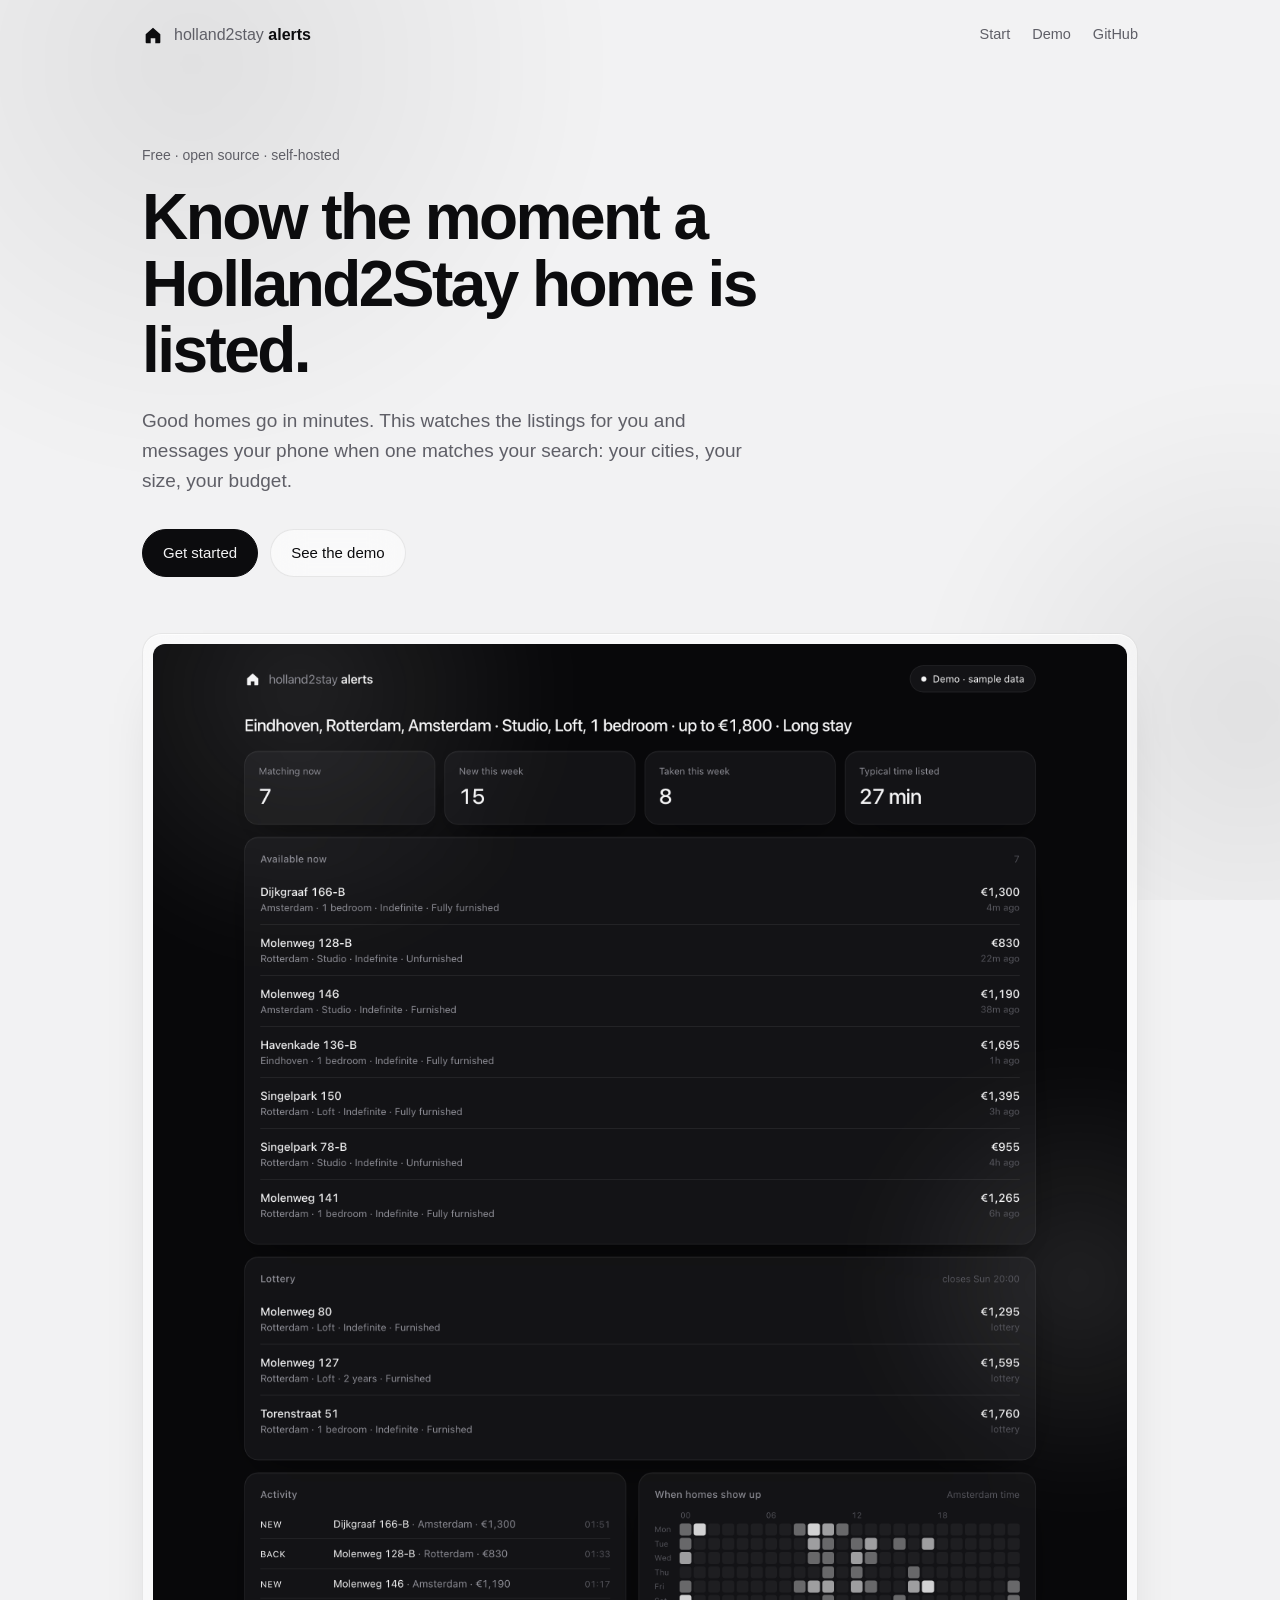
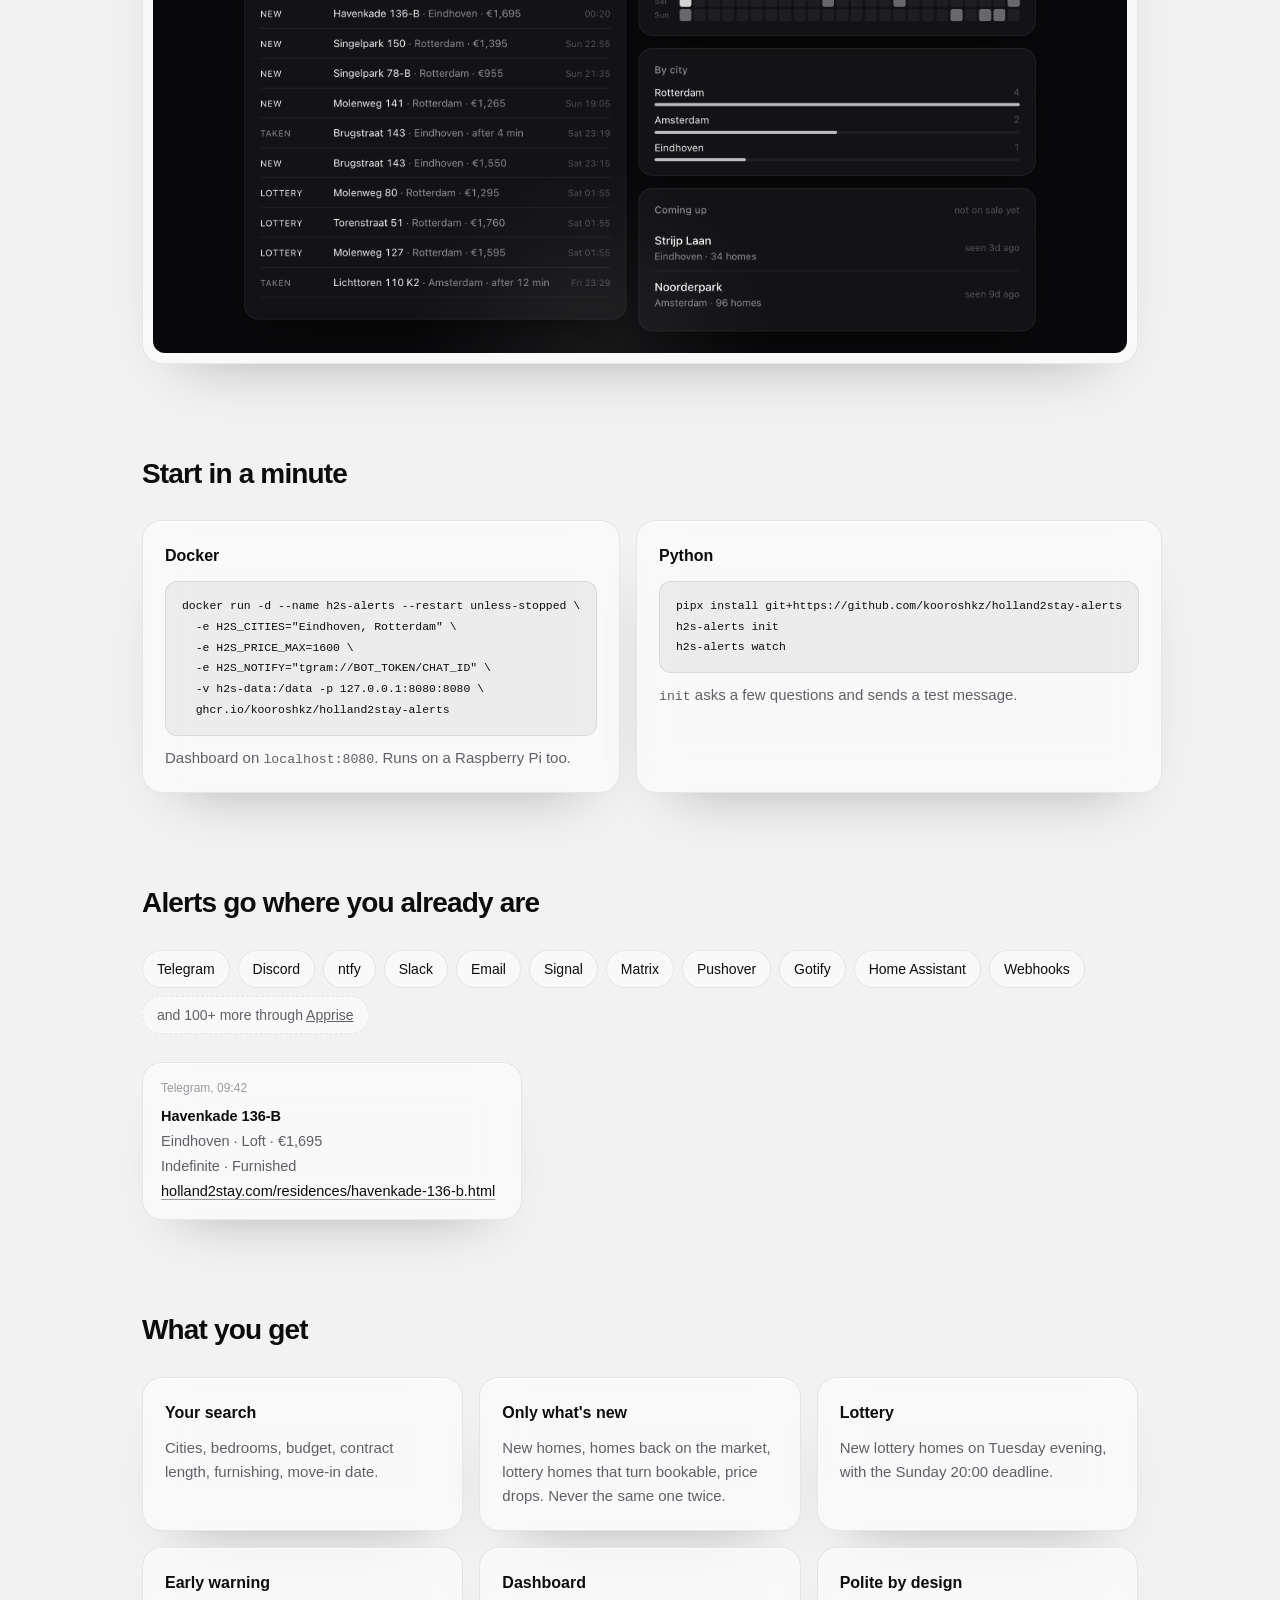
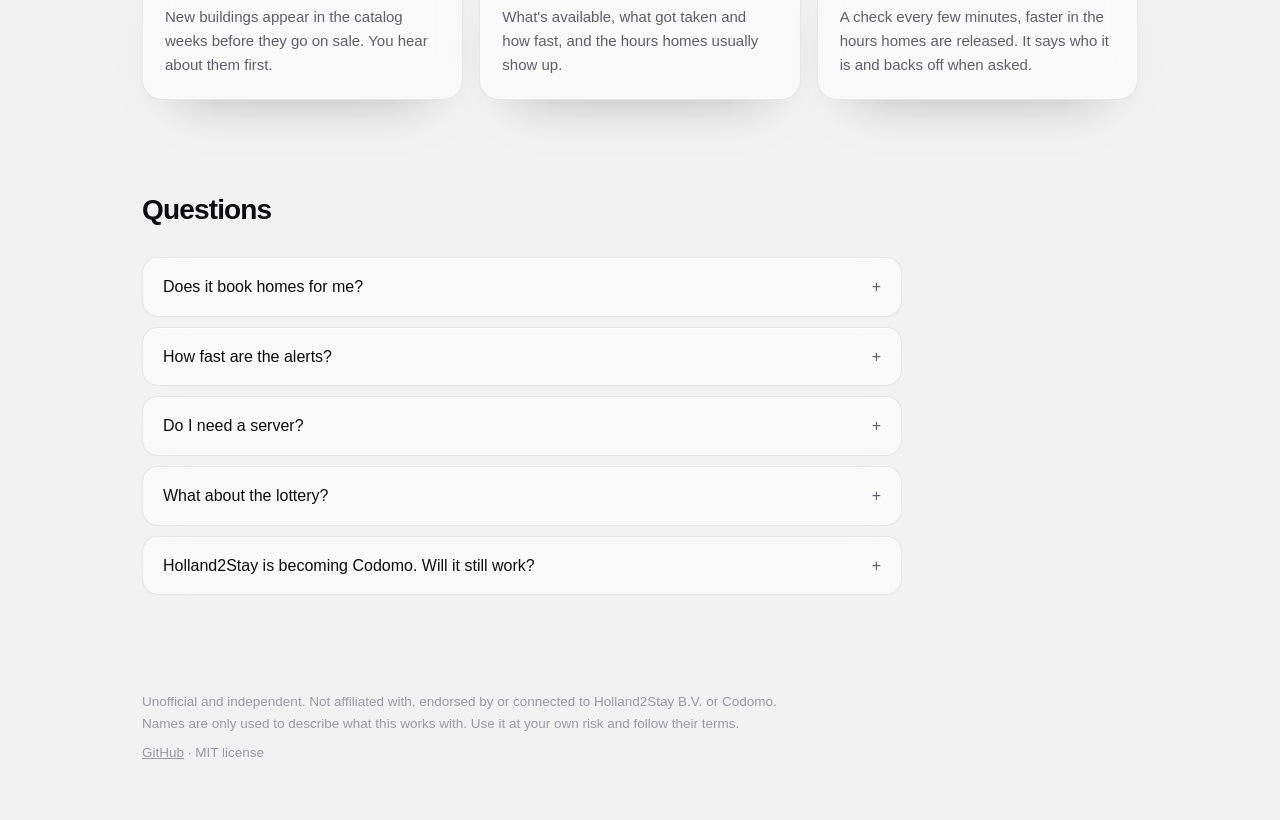
==== docs/index.html @ 841c8075 "holland2stay-alerts 0.1.0 Self-hosted alerts for new Holland2Stay and Codomo homes.  - Watches the p" ====
<!doctype html>
<html lang="en">
<head>
  <meta charset="utf-8">
  <meta name="viewport" content="width=device-width, initial-scale=1">
  <meta name="color-scheme" content="dark light">
  <title>Holland2Stay alerts: know the moment a new home is listed</title>
  <meta name="description" content="Free, self-hosted alerts for new Holland2Stay and Codomo residences. Pick your city, size and budget, get a message on Telegram, Discord, ntfy, email or 100+ other apps.">
  <link rel="canonical" href="https://kooroshkz.github.io/holland2stay-alerts/">
  <meta property="og:type" content="website">
  <meta property="og:title" content="Holland2Stay alerts">
  <meta property="og:description" content="Know the moment a Holland2Stay or Codomo home matching your search is listed.">
  <meta property="og:url" content="https://kooroshkz.github.io/holland2stay-alerts/">
  <meta property="og:image" content="https://kooroshkz.github.io/holland2stay-alerts/assets/og.png">
  <meta name="twitter:card" content="summary_large_image">
  <link rel="icon" href="assets/favicon.svg" type="image/svg+xml">
  <link rel="stylesheet" href="site.css">
  <script type="application/ld+json">
  {
    "@context": "https://schema.org",
    "@type": "SoftwareApplication",
    "name": "holland2stay-alerts",
    "description": "Self-hosted alerts for new Holland2Stay and Codomo residences.",
    "applicationCategory": "UtilitiesApplication",
    "operatingSystem": "Linux, macOS, Windows, Docker",
    "offers": {"@type": "Offer", "price": "0", "priceCurrency": "EUR"},
    "url": "https://kooroshkz.github.io/holland2stay-alerts/",
    "codeRepository": "https://github.com/kooroshkz/holland2stay-alerts",
    "license": "https://opensource.org/licenses/MIT"
  }
  </script>
  <script type="application/ld+json">
  {
    "@context": "https://schema.org",
    "@type": "FAQPage",
    "mainEntity": [
      {"@type": "Question", "name": "Does it book homes for me?", "acceptedAnswer": {"@type": "Answer", "text": "No. It tells you, you book on the Holland2Stay website yourself. Automated booking is against their terms."}},
      {"@type": "Question", "name": "How fast are the alerts?", "acceptedAnswer": {"@type": "Answer", "text": "Usually within two minutes during weekday release hours, a few minutes the rest of the day."}},
      {"@type": "Question", "name": "Do I need a server?", "acceptedAnswer": {"@type": "Answer", "text": "No. Any computer that stays on works: a laptop, a Raspberry Pi, a NAS or a small VPS."}},
      {"@type": "Question", "name": "Does it work for Codomo?", "acceptedAnswer": {"@type": "Answer", "text": "Holland2Stay becomes Codomo. Point base_url to the new site when listings move."}}
    ]
  }
  </script>
</head>
<body>
  <div class="backdrop" aria-hidden="true"><span></span><span></span><span></span></div>

  <header class="nav">
    <a class="brand" href="./">
      <svg viewBox="0 0 24 24" aria-hidden="true"><path d="M4 11.2 12 4l8 7.2V20a1 1 0 0 1-1 1h-4.5v-5.5h-5V21H5a1 1 0 0 1-1-1z"/></svg>
      <span>holland2stay <b>alerts</b></span>
    </a>
    <nav>
      <a href="#start">Start</a>
      <a href="demo/">Demo</a>
      <a href="https://github.com/kooroshkz/holland2stay-alerts">GitHub</a>
    </nav>
  </header>

  <main>
    <section class="hero">
      <p class="eyebrow">Free · open source · self-hosted</p>
      <h1>Know the moment a Holland2Stay home is listed.</h1>
      <p class="lead">Good homes go in minutes. This watches the listings for you and messages your phone
        when one matches your search: your cities, your size, your budget.</p>
      <div class="cta">
        <a class="button primary" href="#start">Get started</a>
        <a class="button" href="demo/">See the demo</a>
      </div>
    </section>

    <figure class="shot glass">
      <img src="assets/dashboard.png" alt="The dashboard: matching homes, activity, and when new homes show up" width="1280" height="1720" loading="lazy">
    </figure>

    <section id="start">
      <h2>Start in a minute</h2>
      <div class="two">
        <div class="glass card">
          <h3>Docker</h3>
          <pre><code>docker run -d --name h2s-alerts --restart unless-stopped \
  -e H2S_CITIES="Eindhoven, Rotterdam" \
  -e H2S_PRICE_MAX=1600 \
  -e H2S_NOTIFY="tgram://BOT_TOKEN/CHAT_ID" \
  -v h2s-data:/data -p 127.0.0.1:8080:8080 \
  ghcr.io/kooroshkz/holland2stay-alerts</code></pre>
          <p>Dashboard on <code>localhost:8080</code>. Runs on a Raspberry Pi too.</p>
        </div>
        <div class="glass card">
          <h3>Python</h3>
          <pre><code>pipx install git+https://github.com/kooroshkz/holland2stay-alerts
h2s-alerts init
h2s-alerts watch</code></pre>
          <p><code>init</code> asks a few questions and sends a test message.</p>
        </div>
      </div>
    </section>

    <section>
      <h2>Alerts go where you already are</h2>
      <ul class="chips">
        <li>Telegram</li><li>Discord</li><li>ntfy</li><li>Slack</li><li>Email</li><li>Signal</li>
        <li>Matrix</li><li>Pushover</li><li>Gotify</li><li>Home Assistant</li><li>Webhooks</li>
        <li class="more">and 100+ more through <a href="https://github.com/caronc/apprise/wiki">Apprise</a></li>
      </ul>
      <div class="glass message">
        <small>Telegram, 09:42</small>
        <strong>Havenkade 136-B</strong>
        <span>Eindhoven · Loft · €1,695</span>
        <span>Indefinite · Furnished</span>
        <span class="link">holland2stay.com/residences/havenkade-136-b.html</span>
      </div>
    </section>

    <section>
      <h2>What you get</h2>
      <div class="grid">
        <div class="glass card"><h3>Your search</h3><p>Cities, bedrooms, budget, contract length, furnishing, move-in date.</p></div>
        <div class="glass card"><h3>Only what's new</h3><p>New homes, homes back on the market, lottery homes that turn bookable, price drops. Never the same one twice.</p></div>
        <div class="glass card"><h3>Lottery</h3><p>New lottery homes on Tuesday evening, with the Sunday 20:00 deadline.</p></div>
        <div class="glass card"><h3>Early warning</h3><p>New buildings appear in the catalog weeks before they go on sale. You hear about them first.</p></div>
        <div class="glass card"><h3>Dashboard</h3><p>What's available, what got taken and how fast, and the hours homes usually show up.</p></div>
        <div class="glass card"><h3>Polite by design</h3><p>A check every few minutes, faster in the hours homes are released. It says who it is and backs off when asked.</p></div>
      </div>
    </section>

    <section>
      <h2>Questions</h2>
      <div class="faq">
        <details class="glass"><summary>Does it book homes for me?</summary><p>No. It tells you, you book on the Holland2Stay website yourself. Automated booking is against their terms. Keep a browser tab open and stay logged in so you're one click away.</p></details>
        <details class="glass"><summary>How fast are the alerts?</summary><p>Usually within two minutes during weekday release hours, a few minutes the rest of the day. Cheap homes in big cities can still go within a minute, so be ready to act.</p></details>
        <details class="glass"><summary>Do I need a server?</summary><p>No. Any computer that stays on works: a laptop on power, a Raspberry Pi, a NAS or a small VPS.</p></details>
        <details class="glass"><summary>What about the lottery?</summary><p>Lottery homes come out on Tuesday around 17:00 and you can sign up until Sunday 20:00. You get a message when ones matching your search appear.</p></details>
        <details class="glass"><summary>Holland2Stay is becoming Codomo. Will it still work?</summary><p>That's the plan. When listings move, set <code>base_url</code> to the new site or update to the latest version.</p></details>
      </div>
    </section>
  </main>

  <footer>
    <p>Unofficial and independent. Not affiliated with, endorsed by or connected to Holland2Stay B.V. or Codomo.
      Names are only used to describe what this works with. Use it at your own risk and follow their terms.</p>
    <p><a href="https://github.com/kooroshkz/holland2stay-alerts">GitHub</a> · MIT license</p>
  </footer>
</body>
</html>
---- docs/site.css ----
:root {
  --bg: #08080a;
  --fg: #f4f4f5;
  --muted: #8e8e96;
  --faint: #55555c;
  --glass: rgba(255, 255, 255, 0.045);
  --glass-strong: rgba(255, 255, 255, 0.09);
  --line: rgba(255, 255, 255, 0.08);
  --blob: rgba(255, 255, 255, 0.10);
  --code: rgba(0, 0, 0, 0.35);
  --shadow: 0 1px 0 rgba(255, 255, 255, 0.04) inset, 0 30px 60px -40px rgba(0, 0, 0, 0.9);
  --sans: "Inter", ui-sans-serif, -apple-system, BlinkMacSystemFont, "Segoe UI", Roboto, "Helvetica Neue", Arial, sans-serif;
  --mono: ui-monospace, "SF Mono", Menlo, Consolas, monospace;
}

@media (prefers-color-scheme: light) {
  :root {
    --bg: #f2f2f3;
    --fg: #0c0c0e;
    --muted: #5f5f67;
    --faint: #9a9aa2;
    --glass: rgba(255, 255, 255, 0.55);
    --glass-strong: rgba(255, 255, 255, 0.85);
    --line: rgba(0, 0, 0, 0.08);
    --blob: rgba(0, 0, 0, 0.07);
    --code: rgba(0, 0, 0, 0.05);
    --shadow: 0 1px 0 rgba(255, 255, 255, 0.7) inset, 0 30px 60px -40px rgba(0, 0, 0, 0.35);
  }
}

* { box-sizing: border-box; }
html { scroll-behavior: smooth; }
body {
  margin: 0;
  background: var(--bg);
  color: var(--fg);
  font: 16px/1.6 var(--sans);
  -webkit-font-smoothing: antialiased;
}
a { color: inherit; }
code { font-family: var(--mono); font-size: 0.88em; }

.backdrop { position: fixed; inset: 0; overflow: hidden; pointer-events: none; z-index: 0; }
.backdrop span { position: absolute; border-radius: 50%; background: radial-gradient(circle, var(--blob), transparent 65%); filter: blur(30px); }
.backdrop span:nth-child(1) { width: 70vw; height: 70vw; top: -30vw; left: -20vw; }
.backdrop span:nth-child(2) { width: 55vw; height: 55vw; top: 40vh; right: -25vw; }
.backdrop span:nth-child(3) { width: 45vw; height: 45vw; top: 160vh; left: 10vw; opacity: 0.7; }

.nav, main, footer { position: relative; z-index: 1; max-width: 1040px; margin: 0 auto; padding: 0 22px; }

.nav { display: flex; align-items: center; justify-content: space-between; padding-top: 22px; }
.brand { display: flex; align-items: center; gap: 10px; text-decoration: none; white-space: nowrap; }
.brand svg { width: 22px; height: 22px; fill: var(--fg); }
.brand span { color: var(--muted); }
.brand b { color: var(--fg); font-weight: 600; }
.nav nav { display: flex; gap: 22px; font-size: 14.5px; }
.nav nav a { color: var(--muted); text-decoration: none; }
.nav nav a:hover { color: var(--fg); }

.glass {
  background: var(--glass);
  border: 1px solid var(--line);
  border-radius: 20px;
  backdrop-filter: blur(20px) saturate(140%);
  -webkit-backdrop-filter: blur(20px) saturate(140%);
  box-shadow: var(--shadow);
}

.hero { padding: 96px 0 48px; max-width: 760px; }
.eyebrow { margin: 0 0 18px; color: var(--muted); font-size: 14px; }
h1 { margin: 0; font-size: clamp(38px, 6vw, 64px); line-height: 1.04; letter-spacing: -0.04em; font-weight: 600; }
.lead { margin: 22px 0 0; font-size: 19px; color: var(--muted); max-width: 620px; }
.cta { display: flex; gap: 12px; margin-top: 32px; flex-wrap: wrap; }
.button {
  display: inline-block;
  padding: 11px 20px;
  border-radius: 999px;
  border: 1px solid var(--line);
  background: var(--glass);
  text-decoration: none;
  font-size: 15px;
  backdrop-filter: blur(16px);
  -webkit-backdrop-filter: blur(16px);
}
.button:hover { background: var(--glass-strong); }
.button.primary { background: var(--fg); color: var(--bg); border-color: var(--fg); }
.button.primary:hover { opacity: 0.9; }

.shot { margin: 8px 0 0; padding: 10px; overflow: hidden; }
.shot img { display: block; width: 100%; height: auto; border-radius: 12px; }

section { padding-top: 88px; }
h2 { margin: 0 0 24px; font-size: 28px; letter-spacing: -0.03em; font-weight: 600; }
h3 { margin: 0 0 6px; font-size: 16px; font-weight: 600; }
.card { padding: 22px; }
.card p { margin: 10px 0 0; color: var(--muted); font-size: 15px; }

.two { display: grid; grid-template-columns: 1.3fr 1fr; gap: 16px; }
pre {
  margin: 12px 0 0;
  padding: 14px 16px;
  border-radius: 12px;
  background: var(--code);
  border: 1px solid var(--line);
  overflow-x: auto;
  font-size: 13px;
  line-height: 1.6;
}

.chips { list-style: none; display: flex; flex-wrap: wrap; gap: 8px; padding: 0; margin: 0 0 28px; }
.chips li { padding: 7px 14px; border-radius: 999px; border: 1px solid var(--line); background: var(--glass); font-size: 14px; }
.chips .more { color: var(--muted); border-style: dashed; }

.message { max-width: 380px; padding: 16px 18px; display: grid; gap: 2px; font-size: 14.5px; }
.message small { color: var(--faint); font-size: 12px; margin-bottom: 4px; }
.message span { color: var(--muted); }
.message .link { color: var(--fg); text-decoration: underline; text-underline-offset: 3px; text-decoration-color: var(--faint); word-break: break-all; }

.grid { display: grid; grid-template-columns: repeat(3, 1fr); gap: 16px; }

.faq { display: grid; gap: 10px; max-width: 760px; }
.faq details { padding: 16px 20px; border-radius: 16px; }
.faq summary { cursor: pointer; font-weight: 500; list-style: none; }
.faq summary::-webkit-details-marker { display: none; }
.faq summary::after { content: "+"; float: right; color: var(--muted); }
.faq details[open] summary::after { content: "−"; }
.faq p { margin: 10px 0 0; color: var(--muted); }

footer { padding-top: 96px; padding-bottom: 48px; color: var(--faint); font-size: 13.5px; }
footer p { margin: 0 0 8px; max-width: 680px; }

@media (max-width: 820px) {
  .two, .grid { grid-template-columns: 1fr; }
  .hero { padding-top: 64px; }
  section { padding-top: 64px; }
  .nav nav { gap: 16px; }
}
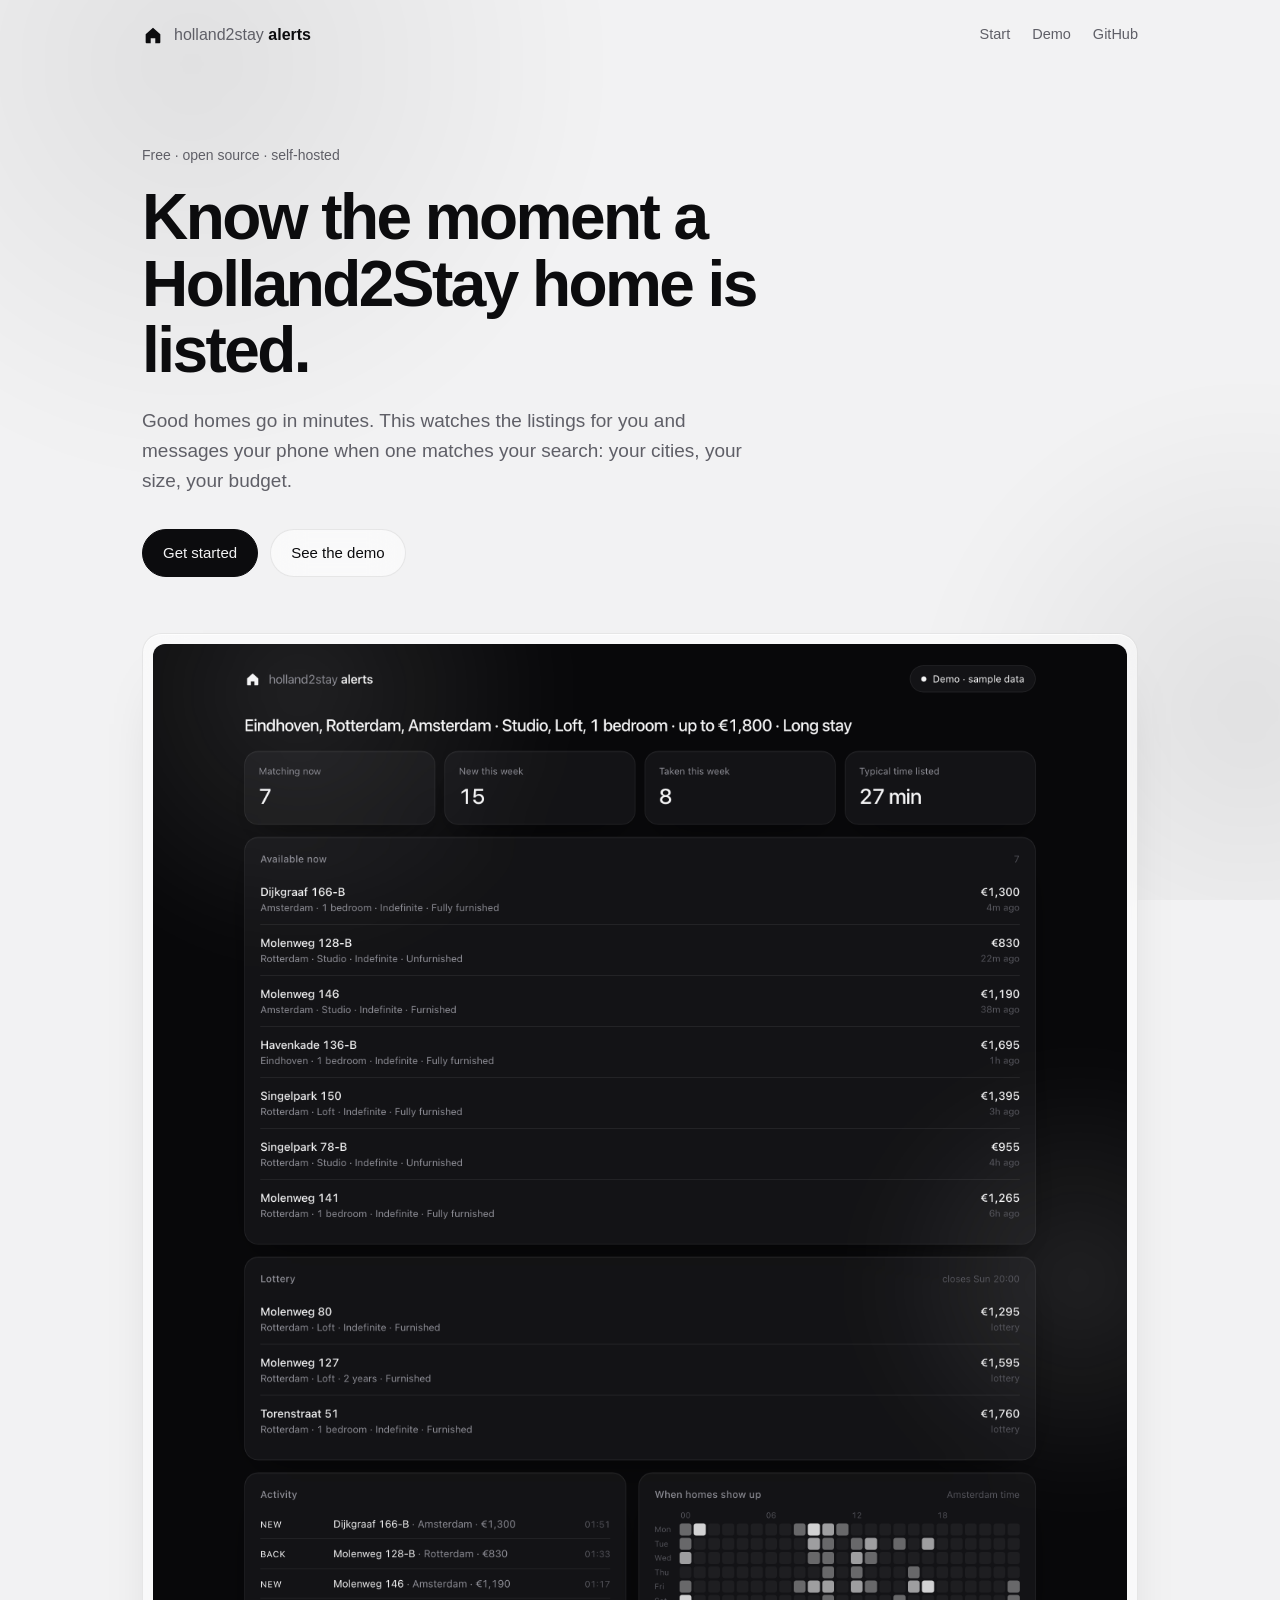
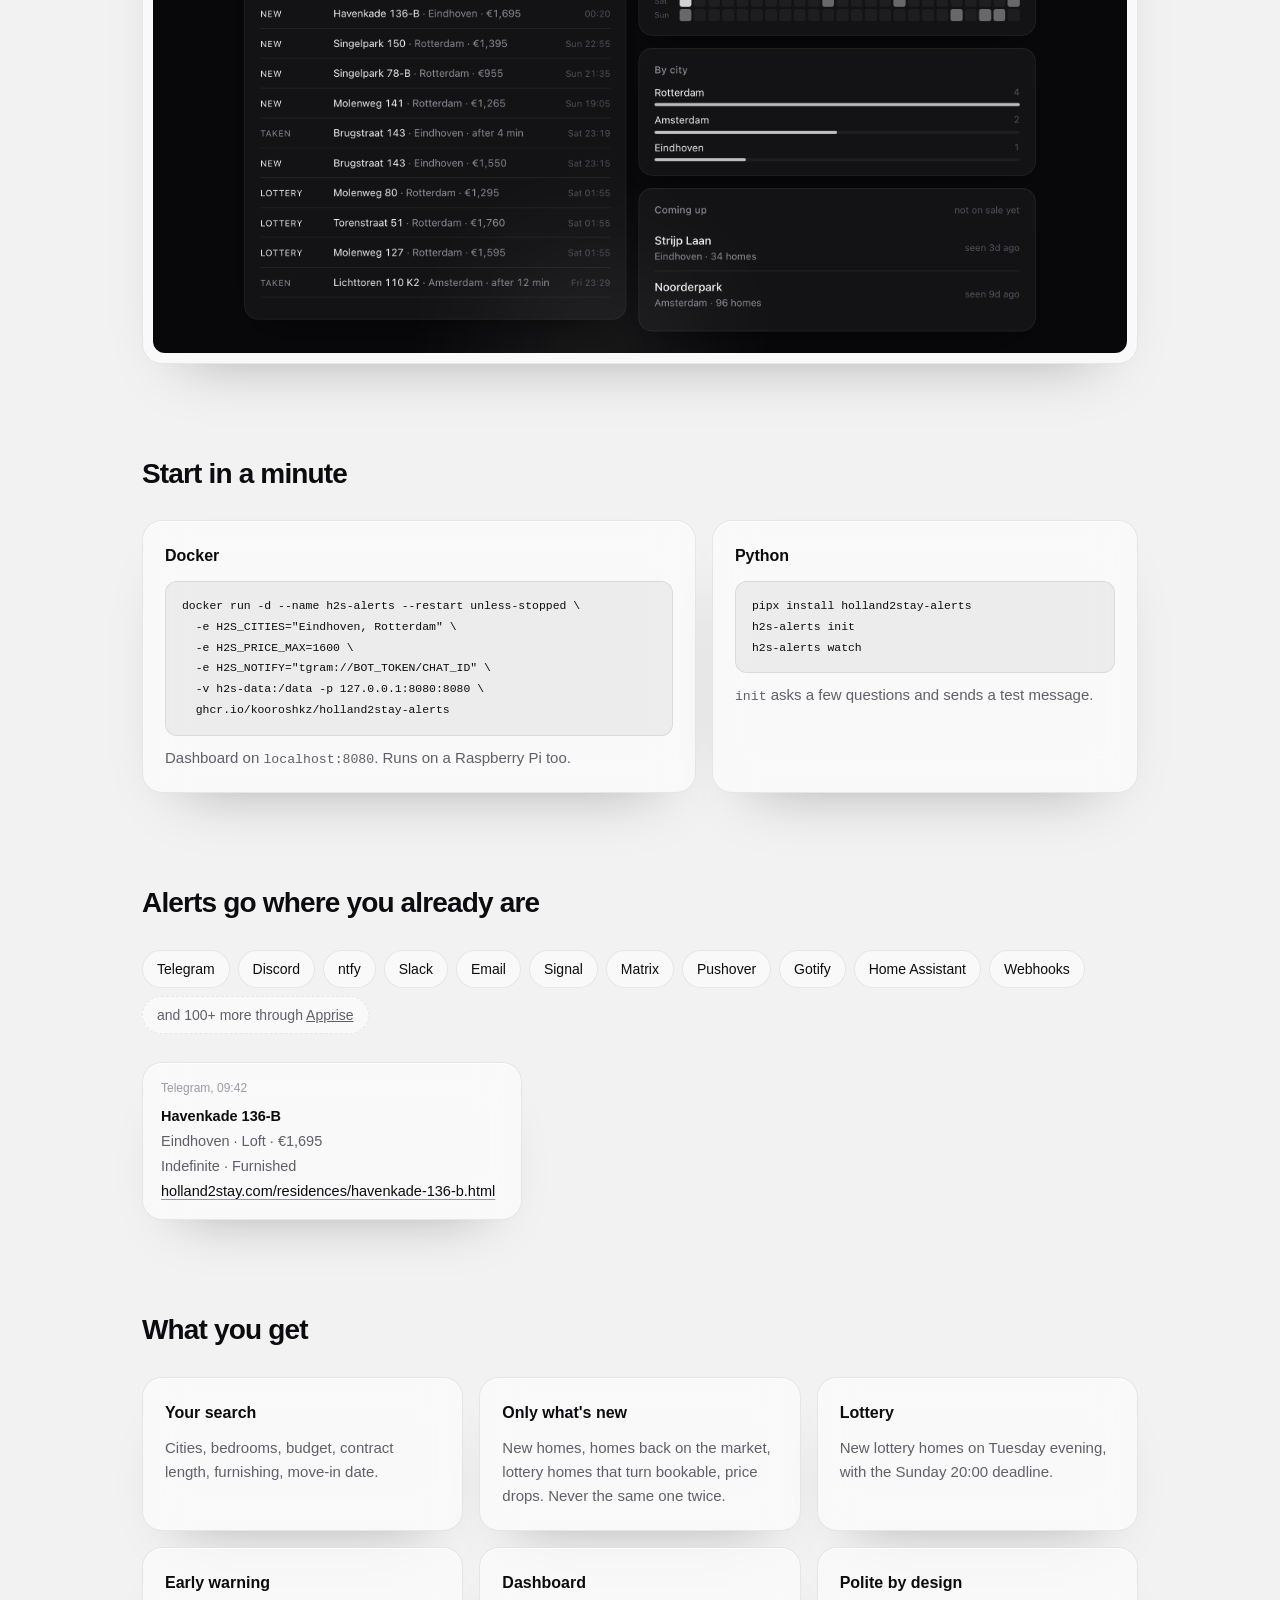
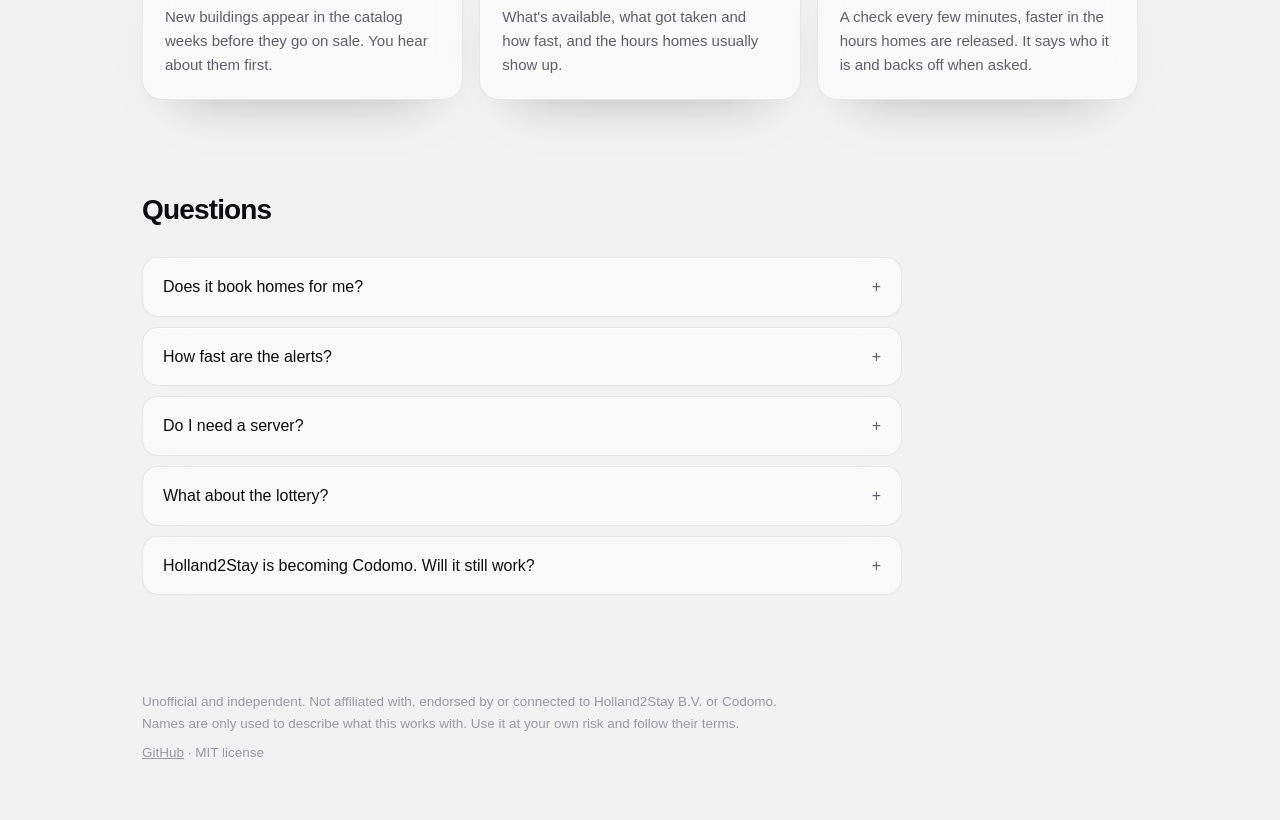
==== commit 007401e4: "Use absolute README links and the PyPI install command Relative links and the screenshot break on th" ====
--- a/docs/index.html
+++ b/docs/index.html
@@ -88,7 +88,7 @@
         </div>
         <div class="glass card">
           <h3>Python</h3>
-          <pre><code>pipx install git+https://github.com/kooroshkz/holland2stay-alerts
+          <pre><code>pipx install holland2stay-alerts
 h2s-alerts init
 h2s-alerts watch</code></pre>
           <p><code>init</code> asks a few questions and sends a test message.</p>
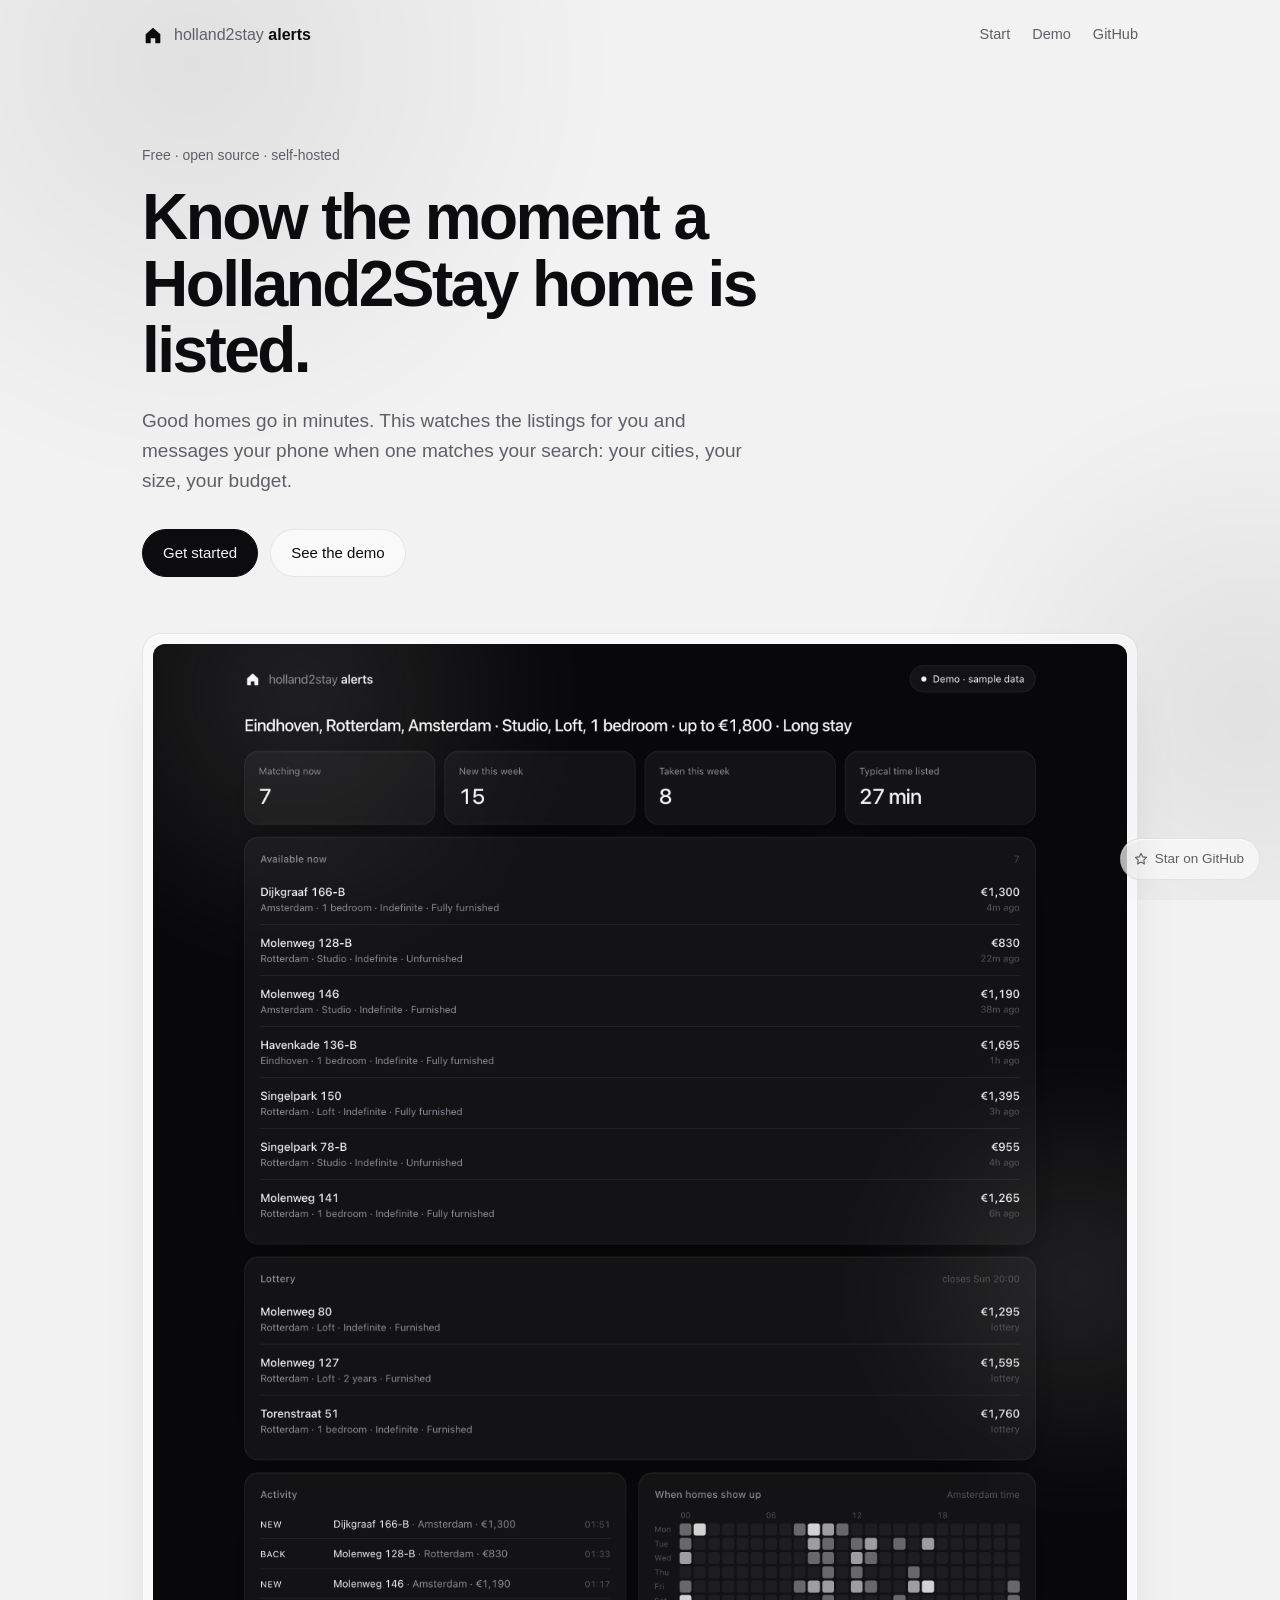
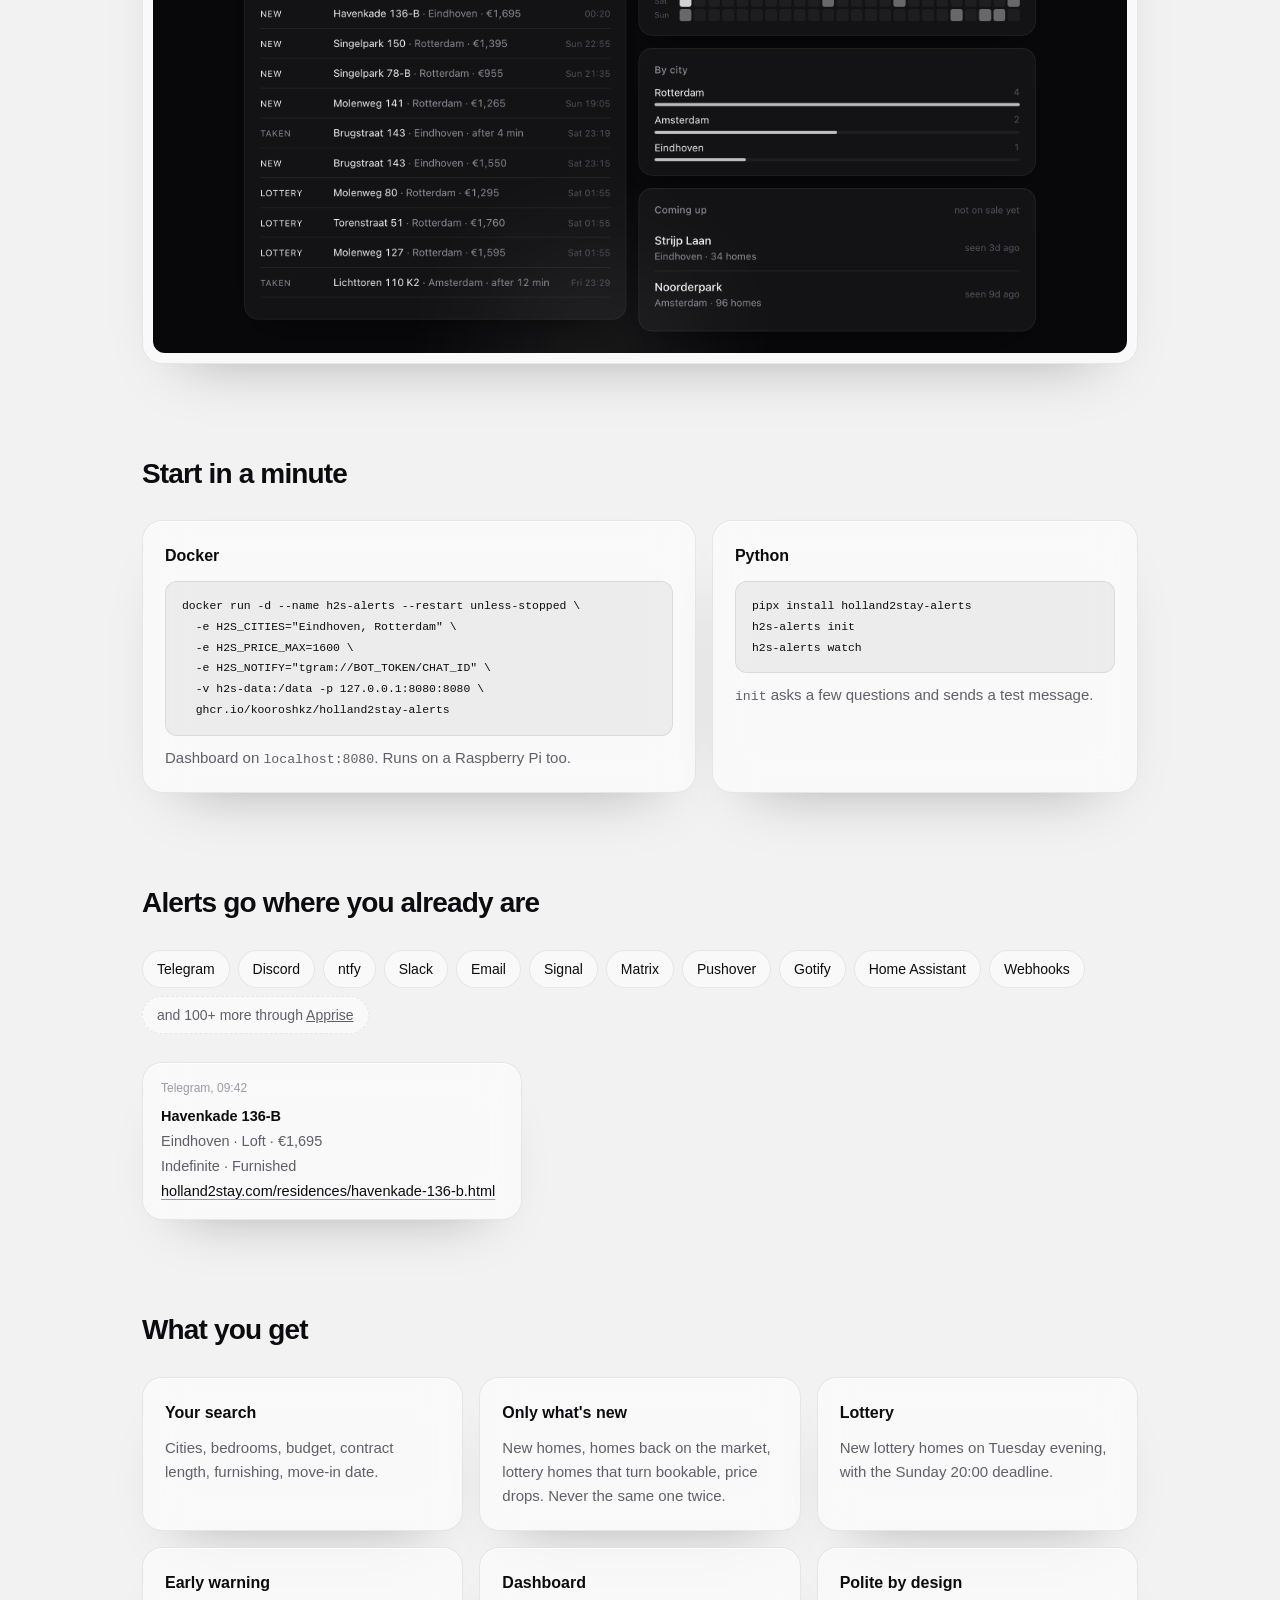
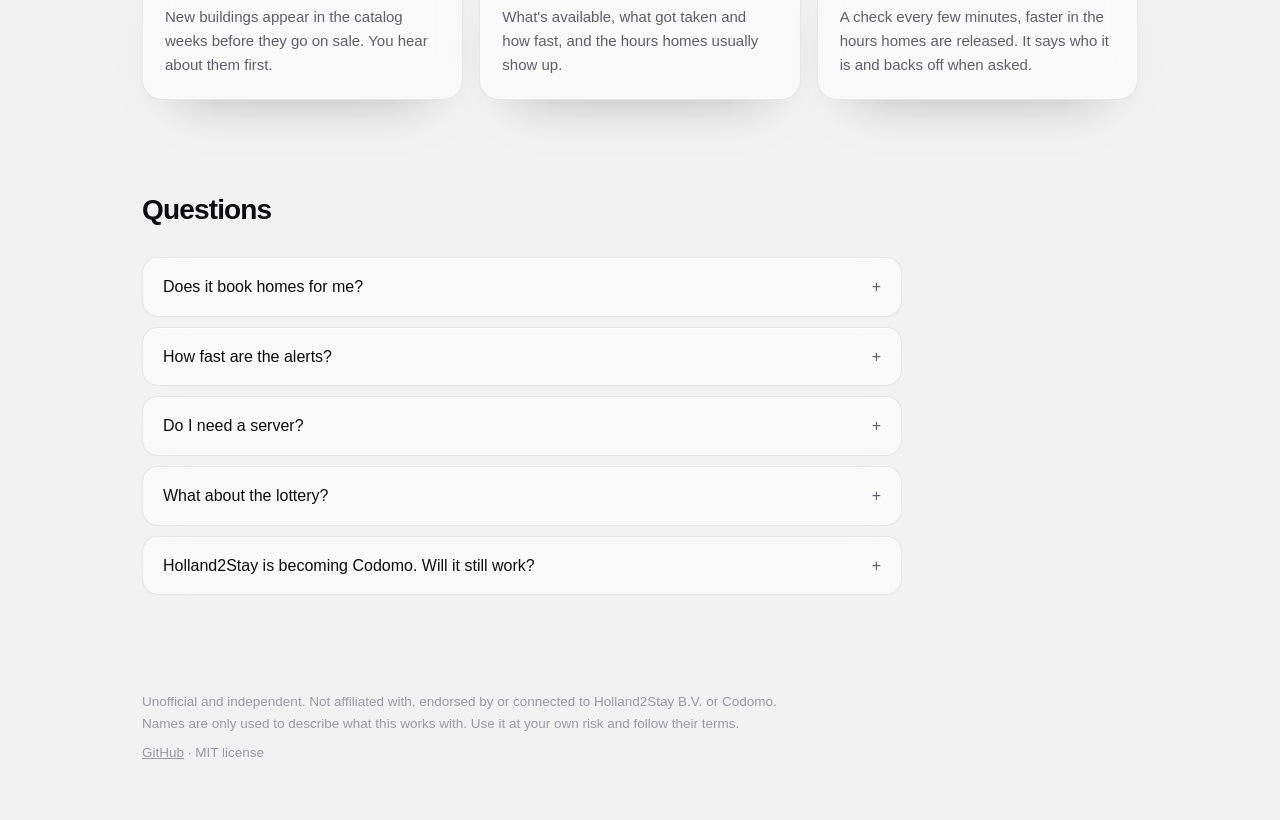
==== commit 442c58a4: "Add a star button and fix the layout on phones A small "Star on GitHub" pill in the bottom-right cor" ====
--- a/docs/index.html
+++ b/docs/index.html
@@ -141,5 +141,36 @@
       Names are only used to describe what this works with. Use it at your own risk and follow their terms.</p>
     <p><a href="https://github.com/kooroshkz/holland2stay-alerts">GitHub</a> · MIT license</p>
   </footer>
+
+  <div class="star">
+    <a href="https://github.com/kooroshkz/holland2stay-alerts" target="_blank" rel="noopener"
+       aria-label="Star holland2stay-alerts on GitHub">
+      <svg viewBox="0 0 16 16" aria-hidden="true"><path d="M8 1.6l1.95 3.95 4.36.64-3.16 3.07.75 4.34L8 11.55 4.1 13.6l.75-4.34L1.69 6.19l4.36-.64z"/></svg>
+      <span>Star <span class="long">on GitHub</span></span>
+      <b id="stars" hidden></b>
+    </a>
+  </div>
+  <script>
+    // Star count, once it's worth showing. Cached for an hour per visit.
+    (async () => {
+      const el = document.getElementById("stars");
+      const show = (n) => {
+        if (n < 10) return;
+        el.textContent = n >= 1000 ? `${(n / 1000).toFixed(1).replace(/\.0$/, "")}k` : String(n);
+        el.hidden = false;
+      };
+      try {
+        const cached = JSON.parse(sessionStorage.getItem("h2s-stars") || "null");
+        if (cached && Date.now() - cached.t < 3600e3) return show(cached.n);
+      } catch (e) { /* no storage */ }
+      try {
+        const res = await fetch("https://api.github.com/repos/kooroshkz/holland2stay-alerts");
+        const n = (await res.json()).stargazers_count;
+        if (typeof n !== "number") return;
+        show(n);
+        try { sessionStorage.setItem("h2s-stars", JSON.stringify({ n, t: Date.now() })); } catch (e) { /* no storage */ }
+      } catch (e) { /* offline or rate limited: just the button */ }
+    })();
+  </script>
 </body>
 </html>
--- a/docs/site.css
+++ b/docs/site.css
@@ -96,6 +96,7 @@
 .card p { margin: 10px 0 0; color: var(--muted); font-size: 15px; }
 
 .two { display: grid; grid-template-columns: 1.3fr 1fr; gap: 16px; }
+.two > *, .grid > * { min-width: 0; }  /* let long code lines scroll instead of widening the page */
 pre {
   margin: 12px 0 0;
   padding: 14px 16px;
@@ -129,9 +130,32 @@
 footer { padding-top: 96px; padding-bottom: 48px; color: var(--faint); font-size: 13.5px; }
 footer p { margin: 0 0 8px; max-width: 680px; }
 
+.star {
+  position: fixed;
+  right: 20px;
+  bottom: calc(20px + env(safe-area-inset-bottom));
+  z-index: 5;
+  border-radius: 999px;
+  background: var(--glass);
+  border: 1px solid var(--line);
+  backdrop-filter: blur(16px) saturate(140%);
+  -webkit-backdrop-filter: blur(16px) saturate(140%);
+  box-shadow: var(--shadow);
+  font-size: 13.5px;
+}
+.star a { display: flex; align-items: center; gap: 7px; padding: 9px 15px 9px 13px; color: var(--muted); text-decoration: none; border-radius: 999px; transition: color 0.15s; }
+.star a:hover, .star a:focus-visible { color: var(--fg); }
+.star svg { width: 14px; height: 14px; fill: none; stroke: currentColor; stroke-width: 1.3; stroke-linejoin: round; transition: fill 0.15s; }
+.star a:hover svg, .star a:focus-visible svg { fill: currentColor; }
+.star b { font-weight: 500; color: var(--fg); padding-left: 8px; margin-left: 2px; border-left: 1px solid var(--line); }
+.star b[hidden] { display: none; }
+
 @media (max-width: 820px) {
   .two, .grid { grid-template-columns: 1fr; }
   .hero { padding-top: 64px; }
   section { padding-top: 64px; }
   .nav nav { gap: 16px; }
+  .star { right: 14px; bottom: calc(14px + env(safe-area-inset-bottom)); }
+  .star .long { display: none; }
+  footer { padding-bottom: 80px; }
 }
